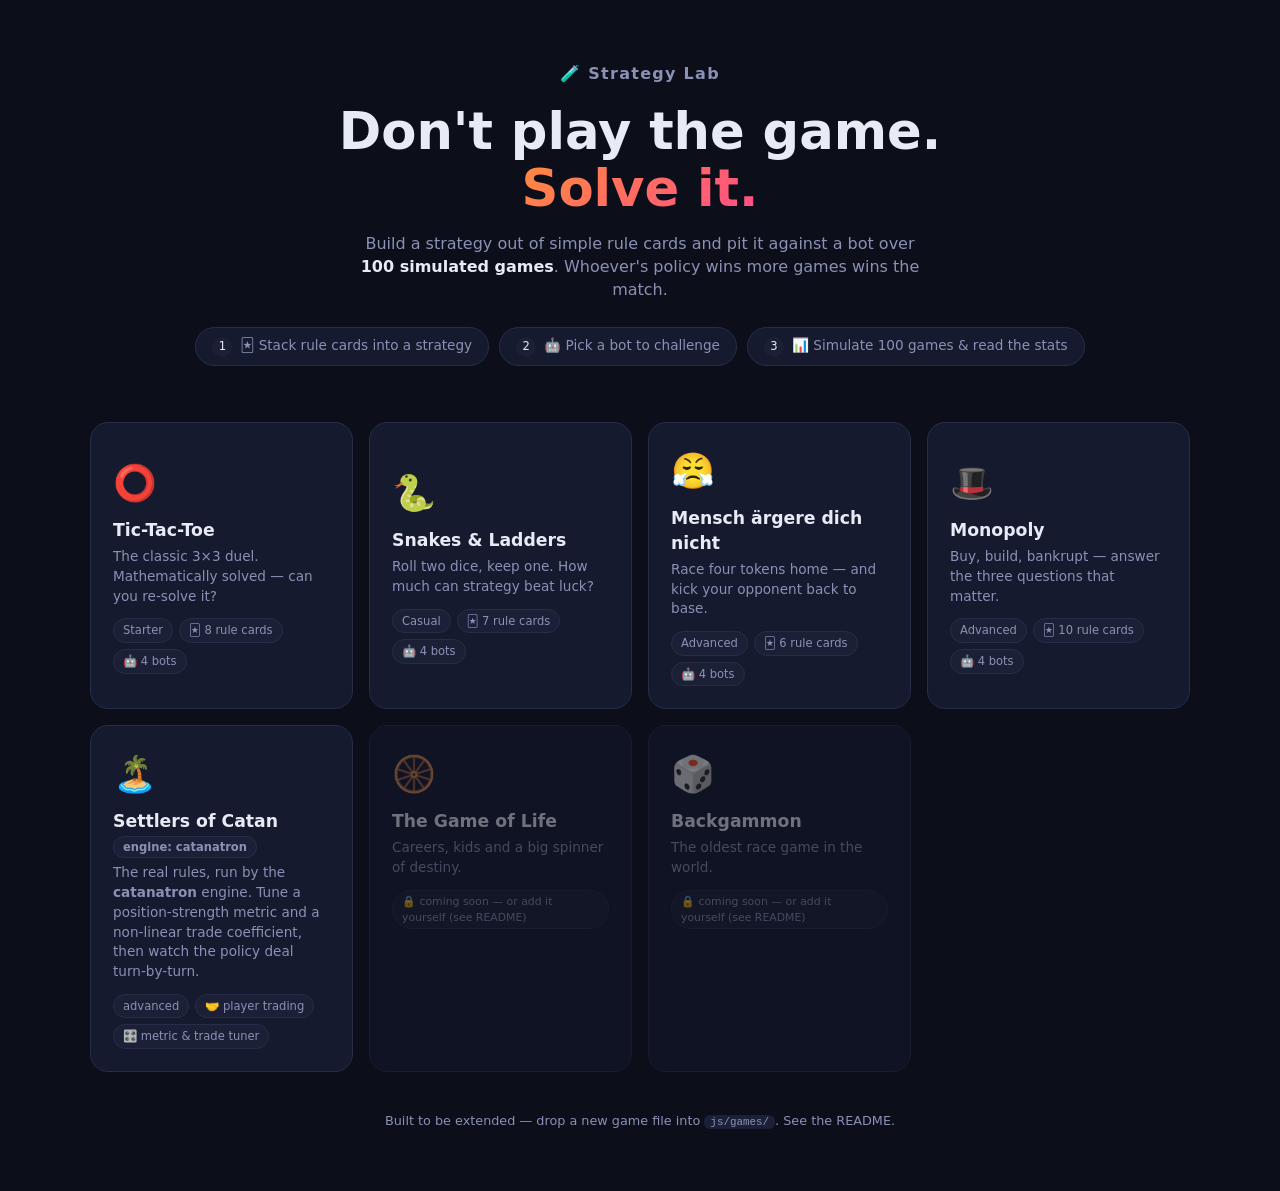
==== index.html @ 7119c086 "Initialize repo; make both versions use catanatron as a git submodule - git init the strategy-lab pr" ====
<!doctype html>
<html lang="en">
<head>
  <meta charset="utf-8">
  <meta name="viewport" content="width=device-width, initial-scale=1">
  <title>Strategy Lab — solve the game, don't play it</title>
  <link rel="icon" href="data:image/svg+xml,<svg xmlns='http://www.w3.org/2000/svg' viewBox='0 0 100 100'><text y='.9em' font-size='90'>🧪</text></svg>">
  <link rel="stylesheet" href="css/style.css">
</head>
<body>
  <div id="app"></div>

  <!-- core engine first, then one file per game, then the UI.
       To add a game: drop a file into js/games/ and add a script tag here. -->
  <script src="js/engine.js"></script>
  <script src="js/games/tictactoe.js"></script>
  <script src="js/games/snakes.js"></script>
  <script src="js/games/maedn.js"></script>
  <script src="js/games/monopoly.js"></script>
  <!-- Catan is no longer a local JS game: it runs on the real catanatron engine.
       See catan.html + js/catan-lab.js + server/app.py. -->
  <script src="js/ui.js"></script>
  <script>UI.init();</script>
</body>
</html>
---- css/style.css ----
/* ============ Strategy Lab ============ */
:root {
  --bg: #0c0e1a;
  --panel: #151a2e;
  --panel-2: #1b2036;
  --border: #272d49;
  --text: #e8eaf6;
  --muted: #8b91b5;
  --p0: #ffa94d;            /* you */
  --p1: #5fd4f5;            /* bot */
  --draw: #8b91b5;
  --pick: #9b7bff;
  --avoid: #ff5c7c;
  --accent-grad: linear-gradient(135deg, #ff8a3d, #ff4d88);
}

* { box-sizing: border-box; margin: 0; padding: 0; }
html, body { background: var(--bg); color: var(--text); }
body {
  font-family: ui-sans-serif, system-ui, "Segoe UI", Roboto, "Helvetica Neue", sans-serif;
  line-height: 1.45;
  -webkit-font-smoothing: antialiased;
}
#app { max-width: 1140px; margin: 0 auto; padding: 24px 20px 60px; }
button { font: inherit; color: inherit; background: none; border: none; cursor: pointer; }
h2 { font-size: 1.02rem; margin-bottom: 12px; letter-spacing: .02em; }
h3 { font-size: .92rem; margin: 16px 0 8px; color: var(--muted); }
.h-sub { font-size: .72rem; color: var(--muted); font-weight: 400; margin-left: 6px; }
.muted { color: var(--muted); }
code { background: var(--panel-2); padding: 1px 6px; border-radius: 6px; font-size: .85em; }

/* ---------- home ---------- */
.hero { text-align: center; padding: 38px 0 26px; }
.logo { font-weight: 700; letter-spacing: .08em; color: var(--muted); margin-bottom: 18px; }
.hero h1 { font-size: clamp(2rem, 5vw, 3.2rem); line-height: 1.1; font-weight: 800; }
.grad {
  background: var(--accent-grad);
  -webkit-background-clip: text; background-clip: text; color: transparent;
}
.sub { max-width: 560px; margin: 16px auto 0; color: var(--muted); }
.sub b { color: var(--text); }
.steps { display: flex; gap: 10px; justify-content: center; flex-wrap: wrap; margin-top: 26px; }
.step {
  background: var(--panel); border: 1px solid var(--border); border-radius: 999px;
  padding: 8px 16px; font-size: .85rem; color: var(--muted);
}
.step span {
  display: inline-grid; place-items: center; width: 20px; height: 20px; margin-right: 8px;
  background: var(--panel-2); border-radius: 50%; font-size: .72rem; color: var(--text);
}

.games-grid {
  display: grid; grid-template-columns: repeat(auto-fill, minmax(240px, 1fr));
  gap: 16px; margin-top: 30px;
}
.game-card {
  text-align: left; background: var(--panel); border: 1px solid var(--border);
  border-radius: 18px; padding: 22px;
  transition: transform .15s ease, border-color .15s ease;
}
.game-card:not(.locked):hover { transform: translateY(-3px); border-color: #3a4270; }
.game-card.locked { opacity: .45; cursor: default; }
.gc-icon { font-size: 2.2rem; }
.gc-name { font-weight: 700; font-size: 1.08rem; margin-top: 10px; }
.gc-tag { color: var(--muted); font-size: .85rem; margin-top: 4px; min-height: 2.4em; }
.gc-meta { display: flex; flex-wrap: wrap; gap: 6px; margin-top: 12px; }
.chip {
  font-size: .72rem; background: var(--panel-2); border: 1px solid var(--border);
  padding: 3px 9px; border-radius: 999px; color: var(--muted);
}
.chip.soon { font-size: .68rem; }
.foot { text-align: center; color: var(--muted); font-size: .8rem; margin-top: 40px; }

/* ---------- bars / nav ---------- */
.bar { display: flex; align-items: center; gap: 14px; margin-bottom: 14px; }
.bar-title { font-weight: 700; font-size: 1.05rem; }
.bar-spacer { flex: 1; }
.ghost {
  color: var(--muted); border: 1px solid var(--border); border-radius: 10px; padding: 6px 12px;
}
.ghost:hover { color: var(--text); border-color: #3a4270; }
.howto {
  font-size: .85rem; color: var(--muted); background: var(--panel);
  border: 1px solid var(--border); border-radius: 12px; padding: 10px 14px; margin-bottom: 18px;
}

/* ---------- lab ---------- */
.lab { display: grid; grid-template-columns: 1.15fr 1fr 1fr; gap: 16px; align-items: start; }
.panel {
  background: var(--panel); border: 1px solid var(--border);
  border-radius: 16px; padding: 16px;
}

.rule-card {
  display: flex; gap: 12px; align-items: center;
  background: var(--panel-2); border: 1px solid var(--border); border-radius: 12px;
  padding: 10px 12px; margin-bottom: 8px; cursor: pointer;
  transition: border-color .12s ease, transform .12s ease;
}
.rule-card:hover { border-color: #3a4270; transform: translateX(2px); }
.rule-card.added { opacity: .38; cursor: default; transform: none; }
.rule-icon { font-size: 1.4rem; width: 30px; text-align: center; }
.rule-main { flex: 1; min-width: 0; }
.rule-name { font-weight: 600; font-size: .9rem; }
.rule-desc { font-size: .76rem; color: var(--muted); margin-top: 2px; }
.rule-add {
  width: 26px; height: 26px; display: grid; place-items: center;
  border: 1px dashed var(--border); border-radius: 50%; color: var(--muted); font-weight: 700;
}
.badge {
  font-size: .6rem; font-weight: 700; letter-spacing: .05em; padding: 1px 6px;
  border-radius: 6px; vertical-align: middle; margin-left: 4px;
}
.badge.pick { background: rgba(155, 123, 255, .16); color: var(--pick); }
.badge.avoid { background: rgba(255, 92, 124, .16); color: var(--avoid); }

.stack { list-style: none; }
.stack-item {
  display: flex; align-items: center; gap: 10px;
  background: var(--panel-2); border: 1px solid var(--border); border-radius: 12px;
  padding: 9px 10px; margin-bottom: 8px; cursor: grab;
}
.stack-item.dragging { opacity: .4; }
.stack-item .s-icon { font-size: 1.15rem; }
.stack-item .s-name { flex: 1; font-size: .88rem; font-weight: 600; min-width: 0; }
.s-ctl { display: flex; gap: 2px; }
.s-ctl button {
  width: 26px; height: 26px; border-radius: 8px; color: var(--muted); font-size: .72rem;
}
.s-ctl button:hover { background: var(--border); color: var(--text); }
.prio {
  display: inline-grid; place-items: center; width: 22px; height: 22px; flex: none;
  background: var(--accent-grad); border-radius: 50%;
  font-size: .72rem; font-weight: 700; color: #fff;
}
.prio.mini { width: 18px; height: 18px; font-size: .64rem; background: var(--panel-2);
  border: 1px solid var(--border); color: var(--muted); }
.stack .empty {
  color: var(--muted); font-size: .82rem; text-align: center; padding: 22px 8px;
  border: 1px dashed var(--border); border-radius: 12px; margin-bottom: 8px;
}
.lucky {
  display: flex; align-items: center; gap: 10px; font-size: .85rem; color: var(--muted);
  border: 1px dashed var(--border); border-radius: 12px; padding: 9px 10px;
}
.lucky .prio { background: var(--panel-2); border: 1px solid var(--border); color: var(--muted); }

.persona {
  display: block; width: 100%; text-align: left;
  background: var(--panel-2); border: 1px solid var(--border); border-radius: 12px;
  padding: 10px 12px; margin-bottom: 8px;
}
.persona:hover { border-color: #3a4270; }
.persona.sel { border-color: var(--p1); box-shadow: 0 0 0 1px var(--p1); }
.p-icon { font-size: 1.3rem; float: left; margin-right: 10px; margin-top: 2px; }
.p-head { display: flex; justify-content: space-between; align-items: baseline; }
.p-name { font-weight: 600; font-size: .9rem; }
.p-stars { color: #ffd166; font-size: .74rem; letter-spacing: .12em; }
.p-stars i { color: var(--border); font-style: normal; }
.p-desc { display: block; font-size: .75rem; color: var(--muted); margin-top: 2px; }

.bot-stack { list-style: none; font-size: .85rem; }
.bot-stack li { display: flex; align-items: center; gap: 8px; padding: 4px 2px; }

.btn-run {
  width: 100%; margin-top: 16px; padding: 14px;
  background: var(--accent-grad); border-radius: 14px;
  font-weight: 800; font-size: 1.02rem; color: #fff; letter-spacing: .02em;
  box-shadow: 0 8px 24px rgba(255, 77, 136, .25);
  transition: transform .12s ease, filter .12s ease;
}
.btn-run:hover { transform: translateY(-2px); filter: brightness(1.08); }

/* ---------- results ---------- */
.banner { text-align: center; padding: 30px 16px 22px; }
.b-big { font-size: clamp(1.5rem, 4vw, 2.3rem); font-weight: 800; }
.banner.win .b-big { color: var(--p0); }
.banner.lose .b-big { color: var(--p1); }
.b-score { margin-top: 8px; font-size: 1.5rem; font-weight: 700; }
.b-score span { font-size: .8rem; font-weight: 400; color: var(--muted); }

.scoreboard { margin-bottom: 16px; }
.score-row { display: flex; align-items: center; gap: 12px; margin: 10px 0; }
.who { width: 150px; flex: none; font-size: .9rem; font-weight: 600; text-align: right; }
.who.you { color: var(--p0); } .who.bot { color: var(--p1); } .who.draw { color: var(--draw); }
.score-row .bar {
  flex: 1; height: 26px; background: var(--panel-2); border-radius: 8px;
  overflow: hidden; margin-bottom: 0;
}
.fill { height: 100%; width: 0; border-radius: 8px; transition: width .9s cubic-bezier(.2,.7,.2,1); }
.fill.you { background: linear-gradient(90deg, #ff8a3d, #ffa94d); }
.fill.bot { background: linear-gradient(90deg, #38b6e0, #5fd4f5); }
.fill.draw { background: #3a4163; }
.num { width: 36px; flex: none; font-weight: 800; font-variant-numeric: tabular-nums; }

.duo { display: grid; grid-template-columns: 1.3fr 1fr; gap: 16px; margin-bottom: 16px; }
.momentum { width: 100%; height: 170px; display: block; }
.momentum .zero { stroke: var(--border); stroke-dasharray: 4 4; }
.momentum .line { fill: none; stroke-width: 2.5; }
.momentum .area { opacity: .14; }
.mom-you .line { stroke: var(--p0); } .mom-you .area { fill: var(--p0); }
.mom-bot .line { stroke: var(--p1); } .mom-bot .area { fill: var(--p1); }
.mom-tie .line { stroke: var(--draw); } .mom-tie .area { fill: var(--draw); }
.mom-labels { display: flex; justify-content: space-between; font-size: .7rem; color: var(--muted); }
.hint { font-size: .75rem; color: var(--muted); margin-top: 8px; }
.insight { font-size: .9rem; }
.chips { display: flex; flex-wrap: wrap; gap: 6px; margin-top: 14px; }

.replay-btns { display: flex; flex-wrap: wrap; gap: 8px; }
.rep-btn {
  background: var(--panel-2); border: 1px solid var(--border); border-radius: 10px;
  padding: 8px 14px; font-size: .85rem;
}
.rep-btn:hover { border-color: #3a4270; }
.actions { display: flex; gap: 10px; justify-content: center; margin-top: 22px; flex-wrap: wrap; }
.btn-sec {
  background: var(--panel); border: 1px solid var(--border); border-radius: 12px;
  padding: 10px 18px; font-weight: 600;
}
.btn-sec:hover { border-color: #3a4270; }

/* ---------- replay modal ---------- */
.modal-back {
  position: fixed; inset: 0; background: rgba(5, 7, 14, .78); backdrop-filter: blur(4px);
  display: grid; place-items: center; z-index: 50; padding: 16px;
}
.modal {
  background: var(--panel); border: 1px solid var(--border); border-radius: 18px;
  padding: 18px; width: min(480px, 94vw); max-height: 94vh; overflow: auto;
}
.modal-head {
  display: flex; justify-content: space-between; align-items: center;
  font-weight: 700; font-size: .95rem; margin-bottom: 12px; gap: 10px;
}
.modal-head .muted { font-weight: 400; font-size: .8rem; }
#m-close { color: var(--muted); font-size: 1rem; }
#m-close:hover { color: var(--text); }
.modal .board { display: flex; flex-direction: column; align-items: center; }
.caption { min-height: 2.6em; text-align: center; font-size: .88rem; margin: 10px 0 6px; color: var(--muted); }
.cap0 { color: var(--p0); } .cap1 { color: var(--p1); }
.m-ctl { display: flex; align-items: center; gap: 6px; }
.m-ctl button {
  width: 34px; height: 34px; background: var(--panel-2); border: 1px solid var(--border);
  border-radius: 10px; font-size: .8rem;
}
.m-ctl button:hover { border-color: #3a4270; }
.m-ctl input[type=range] { flex: 1; accent-color: #ff4d88; }
#m-step { font-size: .72rem; color: var(--muted); width: 48px; text-align: right;
  font-variant-numeric: tabular-nums; }

/* ---------- boards ---------- */
.board-status { font-size: .78rem; color: var(--muted); margin-top: 10px; text-align: center; }
.lab0 { color: var(--p0); } .lab1 { color: var(--p1); }

/* tic-tac-toe */
.ttt-board { display: grid; grid-template-columns: repeat(3, 84px); gap: 7px; }
.ttt-cell {
  height: 84px; background: var(--panel-2); border-radius: 14px;
  display: grid; place-items: center; font-size: 2.6rem; font-weight: 800;
}
.ttt-cell.seat0 { color: var(--p0); }
.ttt-cell.seat1 { color: var(--p1); }
.ttt-cell.win { outline: 2px solid #ffd166; background: #262138; }

/* snakes & ladders */
.sl-wrap { position: relative; width: min(380px, 86vw); }
.sl-grid {
  display: grid; grid-template-columns: repeat(10, 1fr); aspect-ratio: 1;
  border: 1px solid var(--border); border-radius: 10px; overflow: hidden;
}
.sl-cell {
  position: relative; border: 1px solid #1d2238; background: var(--panel-2);
  font-size: 8px; color: var(--muted);
}
.sl-cell:nth-child(odd) { background: #181d33; }
.sl-cell span { position: absolute; top: 1px; left: 3px; }
.sl-cell i { position: absolute; bottom: 0; right: 1px; font-style: normal; font-size: 11px; }
.sl-cell.ladder { background: rgba(81, 207, 102, .14); }
.sl-cell.snake { background: rgba(255, 92, 124, .14); }
.sl-overlay { position: absolute; inset: 0; width: 100%; height: 100%; pointer-events: none; }
.sl-overlay line { stroke-width: 1.6; stroke-linecap: round; opacity: .55; }
.sl-overlay .jump-l { stroke: #51cf66; }
.sl-overlay .jump-s { stroke: #ff5c7c; }
.sl-tok {
  position: absolute; width: 13px; height: 13px; border-radius: 50%;
  border: 2px solid #0c0e1a; transform: translate(-50%, -50%); z-index: 2;
}
.sl-tok.t0 { background: var(--p0); margin-left: -4px; }
.sl-tok.t1 { background: var(--p1); margin-left: 4px; }

/* mensch ärgere dich nicht */
.maedn { width: min(360px, 86vw); display: block; }
.maedn .cell { fill: var(--panel-2); stroke: #323a5e; stroke-width: 1; }
.maedn .start0 { stroke: var(--p0); stroke-width: 2; }
.maedn .start1 { stroke: var(--p1); stroke-width: 2; }
.maedn .home0 { stroke: var(--p0); stroke-dasharray: 2 2; }
.maedn .home1 { stroke: var(--p1); stroke-dasharray: 2 2; }
.maedn .base0 { stroke: var(--p0); opacity: .5; }
.maedn .base1 { stroke: var(--p1); opacity: .5; }
.maedn .tok { stroke: #0c0e1a; stroke-width: 1.5; }
.maedn .tok0 { fill: var(--p0); }
.maedn .tok1 { fill: var(--p1); }
.maedn .dice { font-size: 17px; text-anchor: middle; fill: var(--text); }
.maedn .dice-sub { font-size: 8px; text-anchor: middle; fill: var(--muted); }

/* shared in-board event log (monopoly, catan) */
.game-log {
  font-size: .68rem; color: var(--muted); line-height: 1.5;
  border-top: 1px dashed var(--border); margin-top: 6px; padding-top: 6px;
  text-align: left;
}

/* monopoly */
.mono-board {
  display: grid; grid-template-columns: repeat(11, 1fr); grid-template-rows: repeat(11, 1fr);
  width: min(440px, 92vw); aspect-ratio: 1; gap: 1px;
  background: var(--border); border: 1px solid var(--border); border-radius: 10px;
  overflow: hidden;
}
.m-cell {
  position: relative; background: var(--panel-2); overflow: hidden;
  display: flex; flex-direction: column; align-items: center; justify-content: center;
}
.m-cell i { position: absolute; top: 0; left: 0; right: 0; height: 5px; }
.m-cell b { font-size: 11px; font-weight: 400; }
.m-cell em {
  font-style: normal; color: #51cf66; font-size: 9px; letter-spacing: -1px;
  position: absolute; bottom: 1px; left: 50%; transform: translateX(-50%);
}
.m-cell.own0 { background: rgba(255, 169, 77, .22); }
.m-cell.own1 { background: rgba(95, 212, 245, .22); }
.m-cell s {
  position: absolute; width: 9px; height: 9px; border-radius: 50%;
  border: 1.5px solid #0c0e1a; text-decoration: none;
}
.m-cell s.tk0 { background: var(--p0); left: 2px; bottom: 2px; }
.m-cell s.tk1 { background: var(--p1); right: 2px; bottom: 2px; }
.mono-center {
  grid-row: 2 / 11; grid-column: 2 / 11; background: var(--panel);
  display: flex; flex-direction: column; justify-content: center; gap: 6px;
  padding: 12px 16px; font-size: .85rem;
}
.mono-center b { font-variant-numeric: tabular-nums; }
.m-round { font-size: .7rem; color: var(--muted); }

/* catan */
.catan { width: min(400px, 90vw); display: block; }

/* ---------- responsive ---------- */
@media (max-width: 980px) {
  .lab { grid-template-columns: 1fr 1fr; }
  .lab .panel:first-child { grid-column: 1 / -1; }
  .duo { grid-template-columns: 1fr; }
}
@media (max-width: 640px) {
  .lab { grid-template-columns: 1fr; }
  .who { width: 100px; font-size: .78rem; }
  .ttt-board { grid-template-columns: repeat(3, 64px); }
  .ttt-cell { height: 64px; font-size: 2rem; }
}
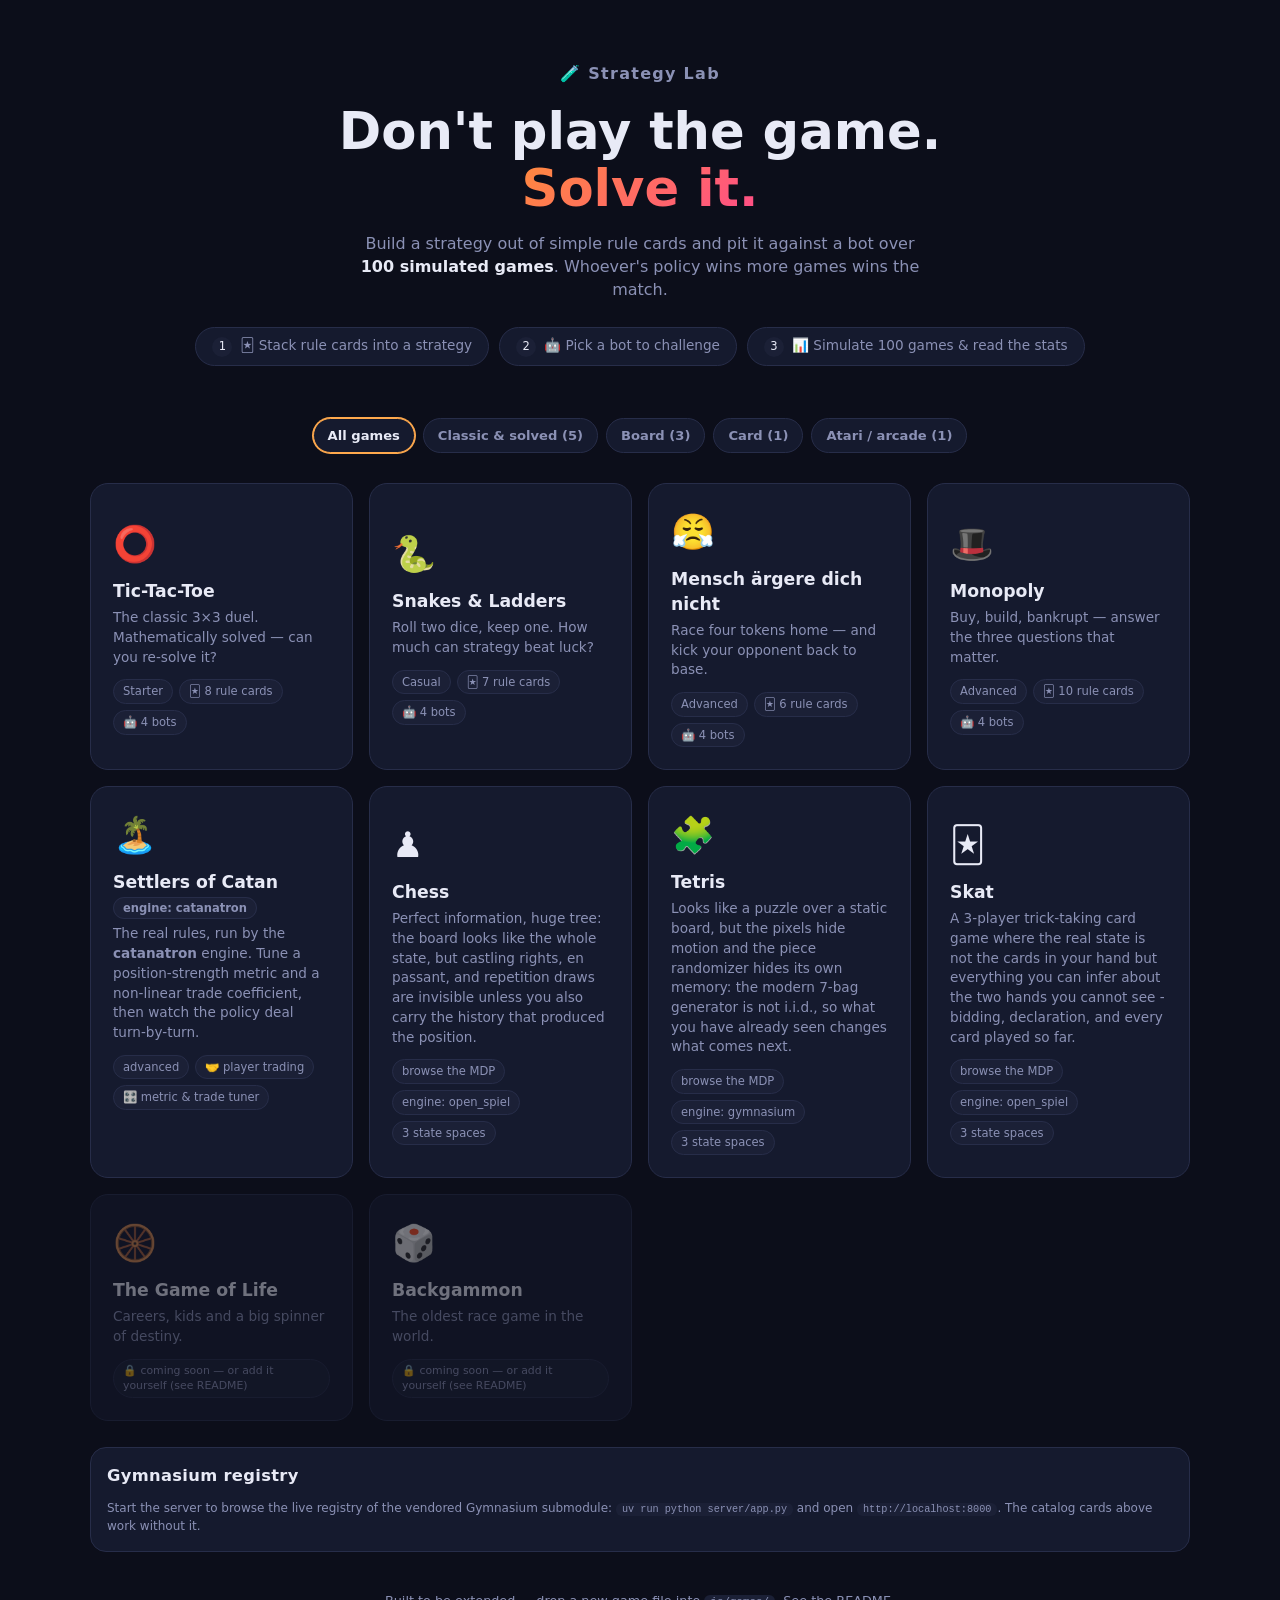
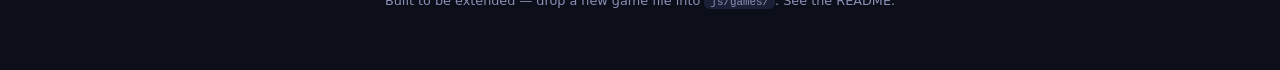
==== commit 57cda904: "Genre browser + MDP registry: browse gymnasium games, pick the state space - js/mdp.js: registry whe" ====
--- a/index.html
+++ b/index.html
@@ -19,6 +19,10 @@
   <script src="js/games/monopoly.js"></script>
   <!-- Catan is no longer a local JS game: it runs on the real catanatron engine.
        See catan.html + js/catan-lab.js + server/app.py. -->
+  <!-- the MDP registry: schema + panel first, then the catalog entries -->
+  <script src="js/mdp.js"></script>
+  <script src="js/gym-games.js"></script>
+  <script src="js/play.js"></script>
   <script src="js/ui.js"></script>
   <script>UI.init();</script>
 </body>
--- a/css/style.css
+++ b/css/style.css
@@ -248,6 +248,110 @@
 #m-step { font-size: .72rem; color: var(--muted); width: 48px; text-align: right;
   font-variant-numeric: tabular-nums; }
 
+/* ---------- genre menu + MDP explorer ---------- */
+.genre-bar { display: flex; flex-wrap: wrap; gap: 8px; justify-content: center; margin-top: 26px; }
+.genre-chip {
+  background: var(--panel); border: 1px solid var(--border); border-radius: 999px;
+  padding: 7px 14px; font-size: .82rem; color: var(--muted); font-weight: 600;
+}
+.genre-chip:hover { border-color: #3a4270; color: var(--text); }
+.genre-chip.sel { color: var(--text); border-color: var(--p0); box-shadow: 0 0 0 1px var(--p0); }
+
+.explore { margin-top: 4px; }
+.mdp-spec {
+  border: 1px solid var(--border); border-radius: 12px; padding: 10px 14px;
+  background: var(--panel-2); font-size: .82rem;
+}
+.mdp-spec summary { cursor: pointer; font-weight: 600; }
+.mdp-spec .rl-dl { margin-top: 10px; }
+.mdp-badge {
+  font-size: .62rem; font-weight: 700; letter-spacing: .04em; padding: 1px 7px;
+  border-radius: 6px; vertical-align: middle; margin-left: 4px;
+}
+.mdp-badge.ok { background: rgba(81, 207, 102, .16); color: #51cf66; }
+.mdp-badge.no { background: rgba(255, 92, 124, .16); color: var(--avoid); }
+.mdp-badge.approx { background: rgba(255, 209, 102, .14); color: #ffd166; }
+.mdp-choices { display: flex; flex-direction: column; gap: 6px; margin-top: 10px; }
+.mdp-choice {
+  display: flex; align-items: center; gap: 8px; cursor: pointer;
+  border: 1px solid var(--border); border-radius: 10px; padding: 7px 10px;
+}
+.mdp-choice:hover { border-color: #3a4270; }
+.mdp-choice.sel { border-color: var(--p1); box-shadow: 0 0 0 1px var(--p1); }
+.mdp-choice input { accent-color: var(--p1); }
+.mdp-choice .mc-name { font-weight: 600; }
+.mdp-history {
+  margin-top: 10px; font-size: .78rem; color: var(--muted);
+  border-top: 1px dashed var(--border); padding-top: 8px;
+}
+
+.gym-live { margin-top: 26px; }
+.gym-group { margin-top: 12px; }
+.gym-group .chips { margin-top: 6px; }
+
+/* ---------- play mode ---------- */
+.btn-play {
+  width: 100%; margin-top: 8px; padding: 11px;
+  background: var(--panel-2); border: 1px solid var(--border); border-radius: 14px;
+  font-weight: 700; font-size: .9rem; color: var(--muted);
+  transition: border-color .12s ease, color .12s ease;
+}
+.btn-play:hover { border-color: var(--p0); color: var(--p0); }
+
+.play { display: grid; grid-template-columns: 1.2fr 1fr; gap: 16px; align-items: start; }
+.play-board { display: flex; flex-direction: column; align-items: center; gap: 12px; }
+.play-status { min-height: 2.4em; font-size: .9rem; text-align: center; }
+.play-banner { font-weight: 800; font-size: 1.15rem; margin-top: 4px; }
+.play-banner.win { color: var(--p0); }
+.play-banner.lose { color: var(--p1); }
+.play-banner.draw { color: var(--draw); }
+.tally { margin-left: auto; font-size: .8rem; color: var(--muted); font-variant-numeric: tabular-nums; }
+
+.ttt-cell.playable { cursor: pointer; outline: 1px dashed #3a4270; transition: outline .1s ease, background .1s ease; }
+.ttt-cell.playable:hover { outline: 2px solid var(--p0); background: #1d2238; }
+
+.move-btns { display: flex; flex-wrap: wrap; gap: 8px; justify-content: center; }
+.move-btn {
+  background: var(--panel-2); border: 1px solid var(--border); border-radius: 10px;
+  padding: 8px 12px; font-size: .82rem;
+}
+.move-btn:hover { border-color: var(--p0); color: var(--p0); }
+.play-actions { display: flex; flex-wrap: wrap; gap: 8px; justify-content: center; }
+
+.mode-toggle { display: flex; gap: 6px; margin-bottom: 12px; }
+.mode-btn {
+  flex: 1; padding: 8px; border: 1px solid var(--border); border-radius: 10px;
+  color: var(--muted); font-weight: 600; font-size: .85rem;
+}
+.mode-btn:hover { border-color: #3a4270; }
+.mode-btn.sel { color: var(--text); border-color: var(--p1); box-shadow: 0 0 0 1px var(--p1); }
+.mode-note {
+  font-size: .76rem; color: var(--muted); background: var(--panel-2);
+  border: 1px dashed var(--border); border-radius: 10px; padding: 8px 10px; margin-bottom: 12px;
+}
+.lens-stack { margin-bottom: 10px; }
+.lens-stack .stack-item { cursor: default; }
+.lens-stack .stack-item.fires { border-color: var(--p0); box-shadow: 0 0 0 1px var(--p0); }
+.hint-line { font-size: .72rem; color: var(--p0); font-weight: 400; margin-top: 2px; }
+.lens-verdict { font-size: .82rem; margin-bottom: 8px; }
+.lens-small { font-size: .75rem; color: var(--muted); margin-top: 6px; }
+
+.rl-dl { display: grid; grid-template-columns: auto 1fr; gap: 6px 12px; font-size: .8rem; margin-bottom: 6px; }
+.rl-dl dt { color: var(--muted); font-weight: 600; white-space: nowrap; }
+.sym-line { font-size: .92rem; margin-top: 4px; }
+.sym-mini { display: grid; grid-template-columns: repeat(3, 36px); gap: 4px; margin: 10px auto; width: max-content; }
+.sym-cell {
+  height: 36px; border-radius: 8px; display: grid; place-items: center;
+  font-size: .9rem; font-weight: 700; background: var(--panel-2); border: 1px solid var(--border);
+}
+.sym-cell.taken { color: var(--muted); }
+.play details {
+  margin-top: 10px; border: 1px solid var(--border); border-radius: 10px;
+  padding: 8px 12px; font-size: .8rem;
+}
+.play details summary { cursor: pointer; font-weight: 600; }
+.play details p { margin-top: 6px; color: var(--muted); }
+
 /* ---------- boards ---------- */
 .board-status { font-size: .78rem; color: var(--muted); margin-top: 10px; text-align: center; }
 .lab0 { color: var(--p0); } .lab1 { color: var(--p1); }
@@ -351,6 +455,7 @@
   .lab { grid-template-columns: 1fr 1fr; }
   .lab .panel:first-child { grid-column: 1 / -1; }
   .duo { grid-template-columns: 1fr; }
+  .play { grid-template-columns: 1fr; }
 }
 @media (max-width: 640px) {
   .lab { grid-template-columns: 1fr; }
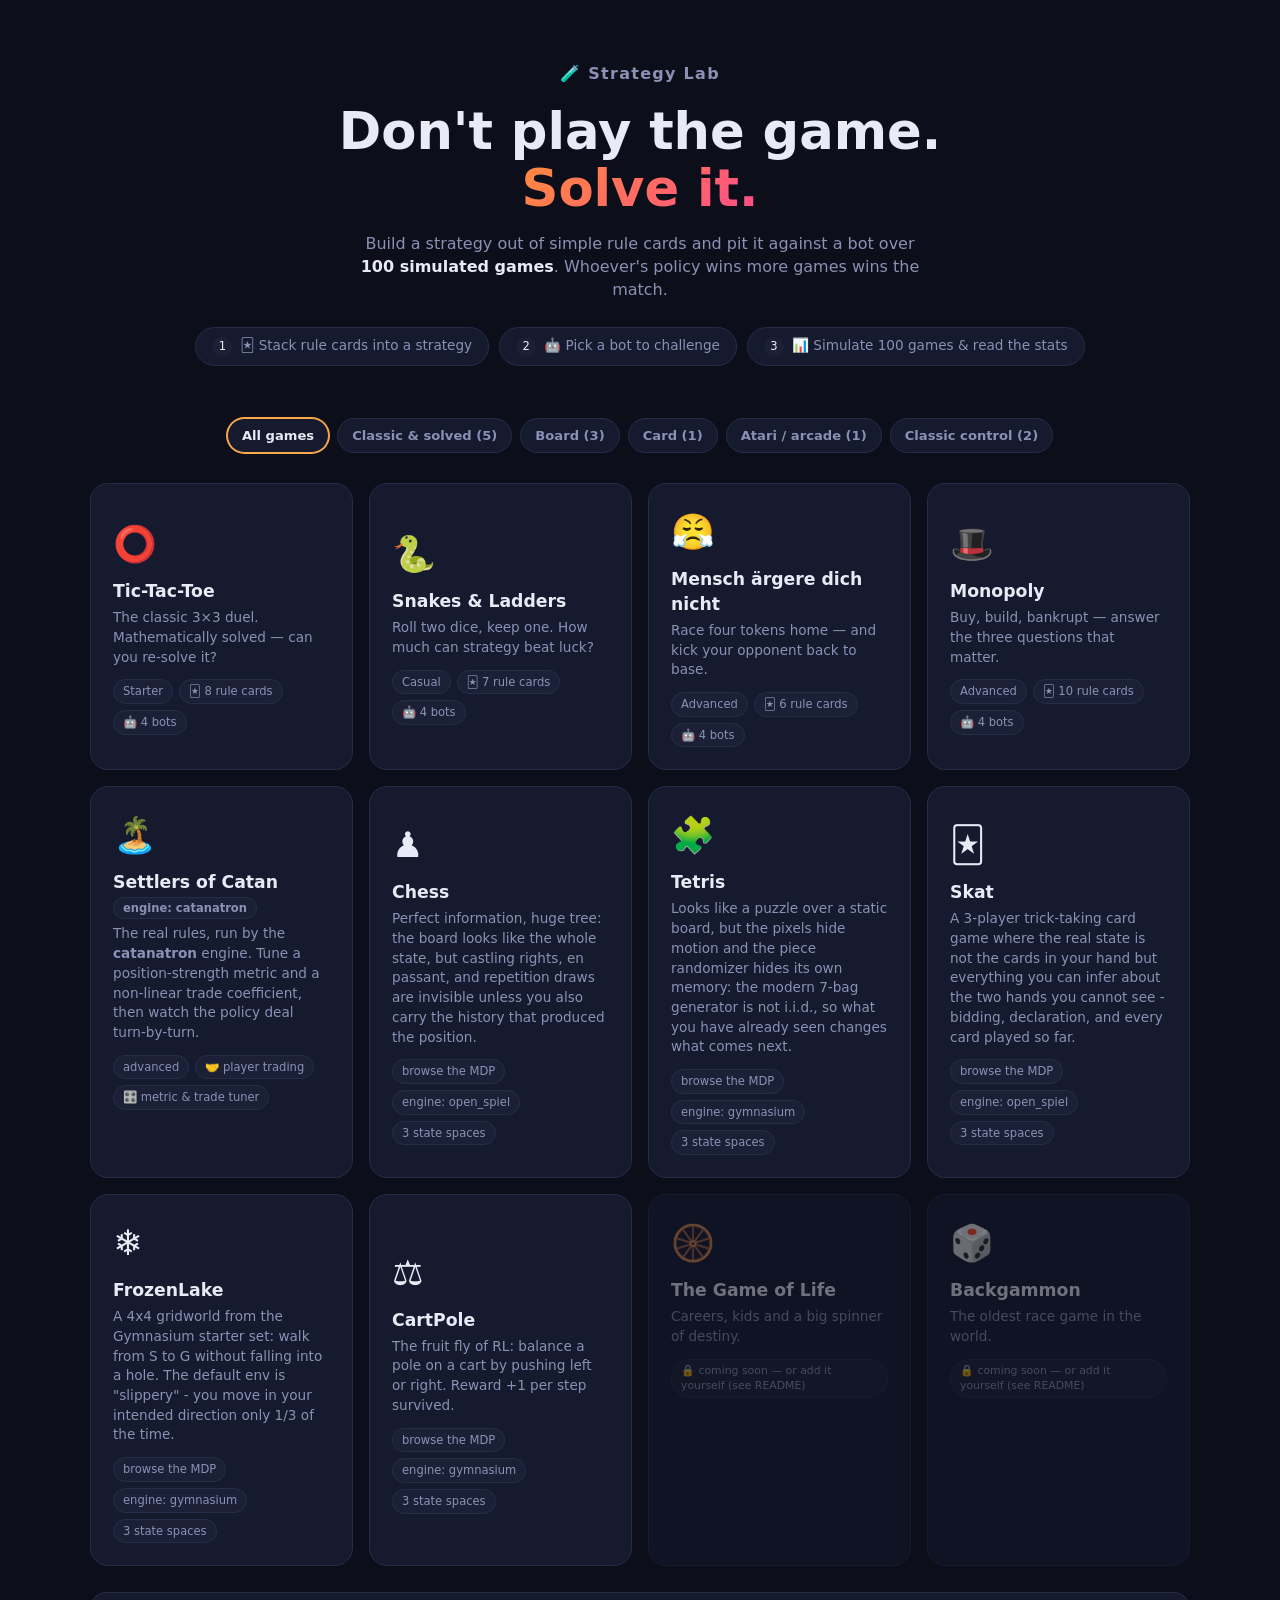
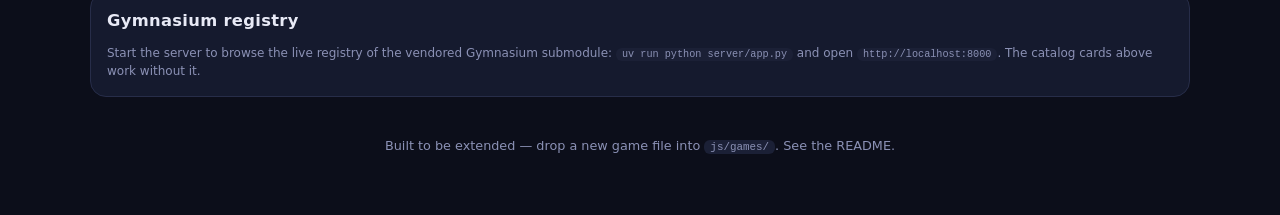
==== commit e2a8916c: "Live play: skat + chess (open_spiel) and gym registry envs, in the browser - server/envs.py: play se" ====
--- a/index.html
+++ b/index.html
@@ -23,6 +23,7 @@
   <script src="js/mdp.js"></script>
   <script src="js/gym-games.js"></script>
   <script src="js/play.js"></script>
+  <script src="js/env-play.js"></script>
   <script src="js/ui.js"></script>
   <script>UI.init();</script>
 </body>
--- a/css/style.css
+++ b/css/style.css
@@ -450,6 +450,70 @@
 /* catan */
 .catan { width: min(400px, 90vw); display: block; }
 
+/* ---------- live env play (js/env-play.js) ---------- */
+.chip-play {
+  cursor: pointer; color: var(--text); font-family: inherit;
+}
+.chip-play:hover { border-color: var(--p0); color: var(--p0); }
+
+#play-host .mode-note { margin-top: 12px; }
+
+.env-status {
+  font-size: .82rem; color: var(--muted); text-align: center;
+  font-variant-numeric: tabular-nums; margin: 4px 0 10px;
+}
+.env-status b { color: var(--text); }
+.env-sep { opacity: .5; margin: 0 4px; }
+
+.env-render {
+  background: var(--panel-2); border: 1px solid var(--border); border-radius: 10px;
+  padding: 12px 14px; margin: 4px 0 12px; overflow-x: auto;
+  font-family: ui-monospace, SFMono-Regular, Menlo, Consolas, monospace;
+  font-size: .82rem; line-height: 1.35; white-space: pre; color: var(--text);
+}
+
+.env-view { margin-bottom: 12px; }
+.obs-vec {
+  background: var(--panel-2); border: 1px solid var(--border); border-radius: 10px;
+  padding: 8px 12px;
+}
+.obs-row { display: flex; align-items: center; gap: 10px; padding: 3px 0; font-size: .82rem; }
+.obs-idx { color: var(--muted); font-variant-numeric: tabular-nums; width: 34px; }
+.obs-val {
+  font-variant-numeric: tabular-nums; width: 84px; text-align: right;
+  font-family: ui-monospace, SFMono-Regular, Menlo, Consolas, monospace;
+}
+.obs-bar { flex: 1; height: 10px; background: var(--bg); border-radius: 6px; overflow: hidden; }
+.obs-bar-fill { display: block; height: 100%; background: var(--p1); border-radius: 6px; }
+.obs-bar-fill.neg { background: var(--p0); }
+.obs-cap { margin-top: 8px; font-size: .72rem; word-break: break-word; }
+
+.env-actions { margin-bottom: 10px; }
+.move-btn:disabled { opacity: .4; cursor: default; }
+.move-btn:disabled:hover { border-color: var(--border); color: var(--muted); }
+.btn-sec:disabled { opacity: .4; cursor: default; }
+
+.env-toggle.on { color: var(--p1); border-color: var(--p1); box-shadow: 0 0 0 1px var(--p1); }
+
+.legal-moves {
+  display: flex; flex-wrap: wrap; gap: 8px; justify-content: center;
+  max-height: 180px; overflow-y: auto; margin-bottom: 10px;
+}
+
+.spiel-returns {
+  display: flex; flex-wrap: wrap; gap: 14px; justify-content: center;
+  margin: 6px 0 12px; font-variant-numeric: tabular-nums;
+}
+.ret-cell { font-size: .9rem; }
+
+.log-panel {
+  max-height: 200px; overflow-y: auto; font-size: .78rem;
+  background: var(--panel-2); border: 1px solid var(--border); border-radius: 10px;
+  padding: 8px 12px;
+}
+.log-line { padding: 2px 0; color: var(--muted); }
+.log-line .lab0, .log-line .lab1 { font-weight: 700; }
+
 /* ---------- responsive ---------- */
 @media (max-width: 980px) {
   .lab { grid-template-columns: 1fr 1fr; }
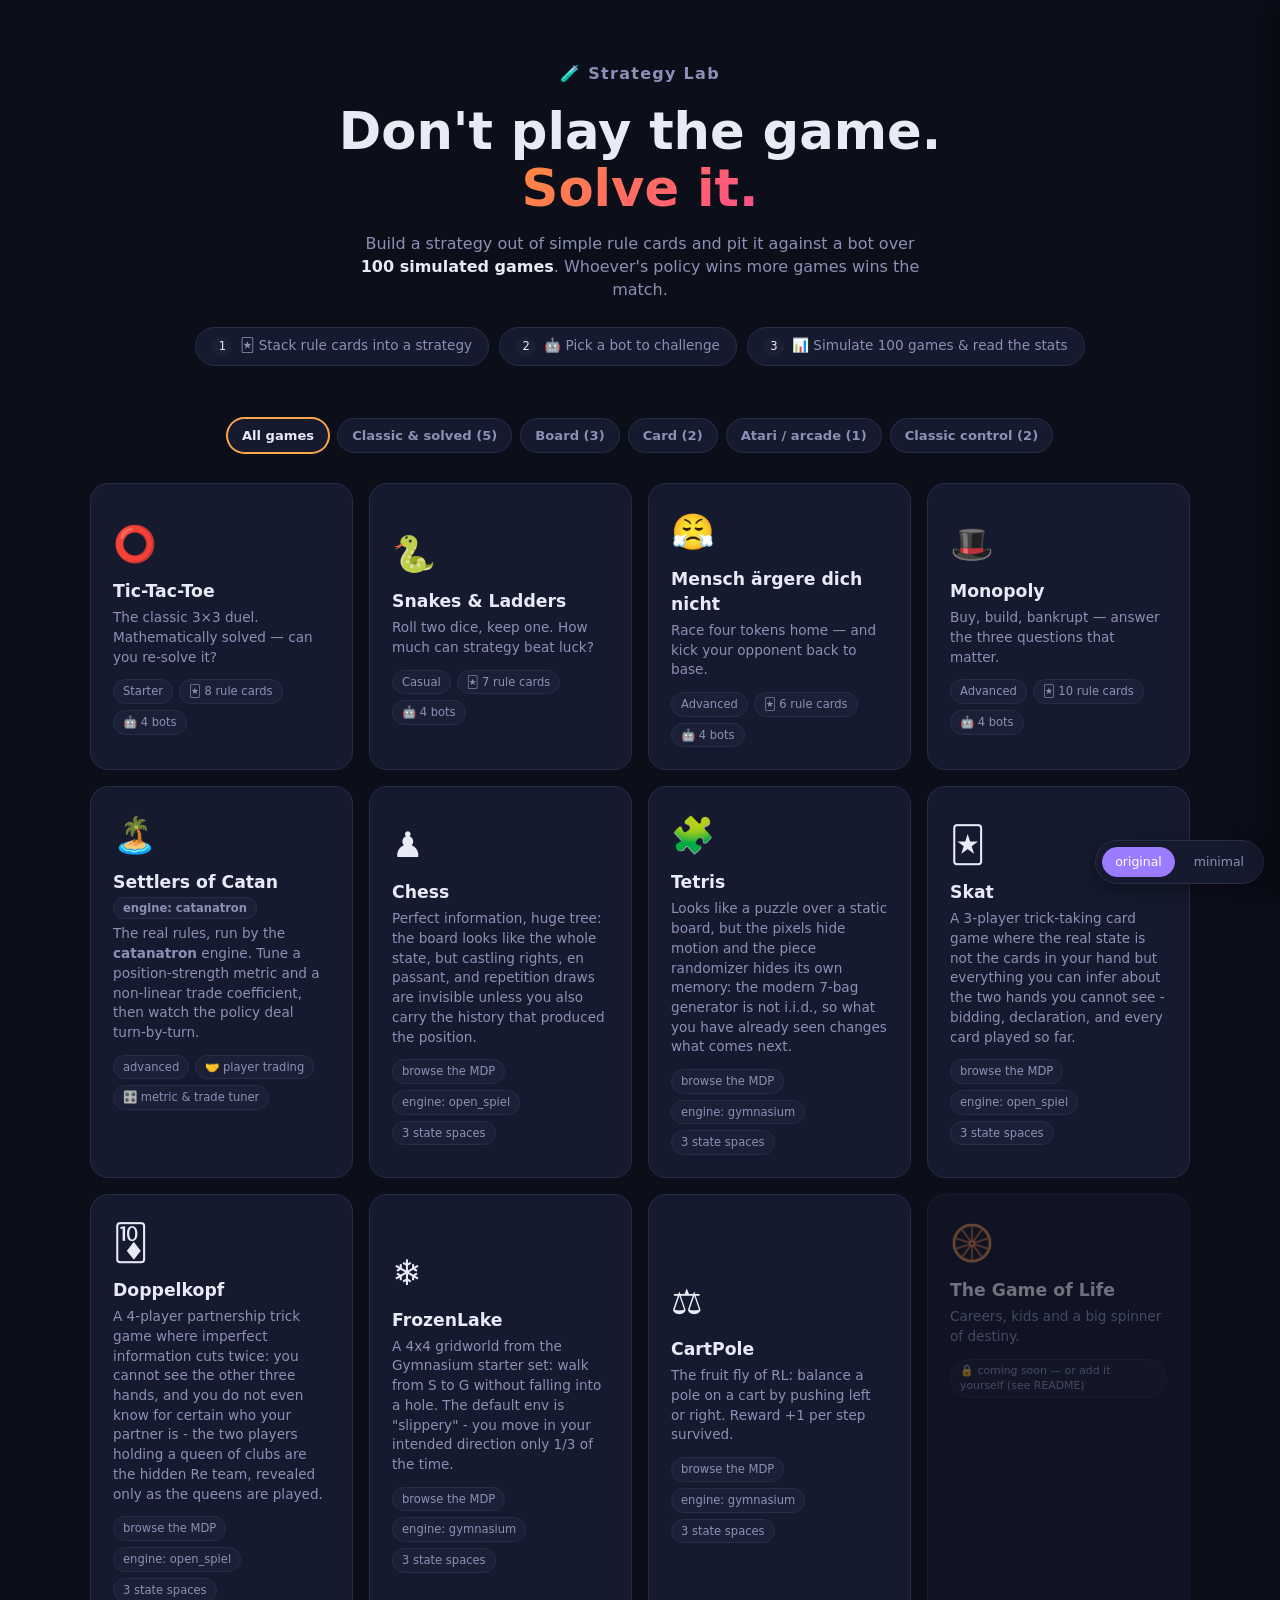
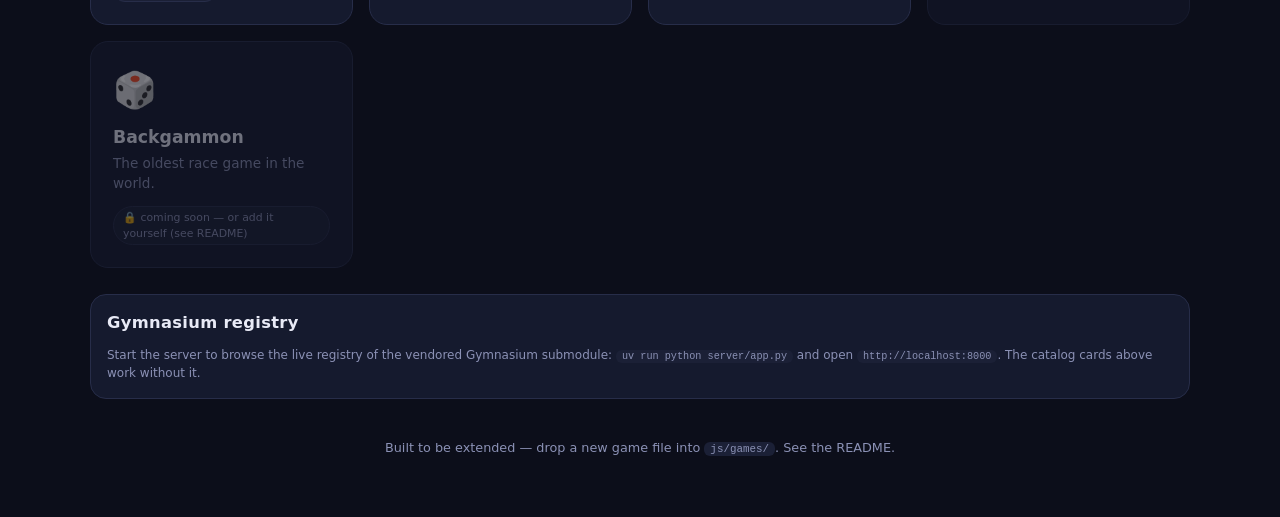
==== commit 791b8130: "[Skin][minimal] first draft, not yet as asthetic" ====
--- a/index.html
+++ b/index.html
@@ -24,6 +24,10 @@
   <script src="js/gym-games.js"></script>
   <script src="js/play.js"></script>
   <script src="js/env-play.js"></script>
+  <script src="js/skins/registry.js"></script>
+  <script src="js/skin-chrome.js"></script>
+  <script src="js/skins/original.js"></script>
+  <script src="js/skins/minimal.js"></script>
   <script src="js/ui.js"></script>
   <script>UI.init();</script>
 </body>
--- a/css/style.css
+++ b/css/style.css
@@ -514,6 +514,63 @@
 .log-line { padding: 2px 0; color: var(--muted); }
 .log-line .lab0, .log-line .lab1 { font-weight: 700; }
 
+/* ---------- spiel rule toggles ---------- */
+.spiel-options {
+  display: flex; flex-wrap: wrap; align-items: center; gap: 8px 14px;
+  margin: 4px 0 14px; padding: 10px 12px;
+  background: var(--panel-2); border: 1px solid var(--border); border-radius: 10px;
+}
+.spiel-options .opt-label {
+  font-size: .7rem; text-transform: uppercase; letter-spacing: .06em;
+  color: var(--muted); font-weight: 700;
+}
+.spiel-opt {
+  display: inline-flex; align-items: center; gap: 6px;
+  font-size: .82rem; cursor: pointer; user-select: none;
+}
+.spiel-opt input { accent-color: var(--pick); cursor: pointer; }
+
+/* ---------- rulebook ---------- */
+.rulebook { margin: 12px 0; }
+.rulebook > summary {
+  list-style: none; cursor: pointer; font-weight: 700; font-size: 1.02rem;
+  display: flex; align-items: center; gap: 8px;
+}
+.rulebook > summary::-webkit-details-marker { display: none; }
+.rulebook > summary::after {
+  content: '\25B8'; margin-left: auto; color: var(--muted);
+  transition: transform .15s ease;
+}
+.rulebook[open] > summary::after { transform: rotate(90deg); }
+.rulebook .rb-icon { font-size: 1.1rem; }
+.rulebook .rb-sub {
+  font-size: .72rem; color: var(--muted); font-weight: 400;
+}
+.rb-body { margin-top: 12px; }
+.rb-summary { color: var(--muted); margin-bottom: 12px; line-height: 1.5; }
+.rb-list { list-style: none; display: flex; flex-direction: column; gap: 10px; }
+.rb-steps { counter-reset: rb; }
+.rb-list > li {
+  background: var(--panel-2); border: 1px solid var(--border);
+  border-radius: 10px; padding: 10px 12px;
+}
+.rb-steps > li { position: relative; padding-left: 40px; counter-increment: rb; }
+.rb-steps > li::before {
+  content: counter(rb); position: absolute; left: 10px; top: 10px;
+  width: 22px; height: 22px; border-radius: 50%;
+  display: flex; align-items: center; justify-content: center;
+  font-size: .78rem; font-weight: 700; color: #fff;
+  background: var(--accent-grad);
+}
+.rb-step-title { display: block; font-weight: 700; margin-bottom: 3px; }
+.rb-step-text { display: block; color: var(--muted); line-height: 1.5; font-size: .9rem; }
+.rb-additional { margin-top: 14px; }
+.rb-additional-head {
+  font-size: .72rem; text-transform: uppercase; letter-spacing: .06em;
+  color: var(--pick); font-weight: 700; margin-bottom: 8px;
+}
+.rb-additional .rb-list > li { border-color: #3a3160; }
+
 /* ---------- responsive ---------- */
 @media (max-width: 980px) {
   .lab { grid-template-columns: 1fr 1fr; }
@@ -527,3 +584,94 @@
   .ttt-board { grid-template-columns: repeat(3, 64px); }
   .ttt-cell { height: 64px; font-size: 2rem; }
 }
+
+/* ---------- skins: switcher ---------- */
+.skin-switcher {
+  position: fixed; right: 16px; bottom: 16px; z-index: 40;
+  display: flex; gap: 6px; padding: 6px;
+  background: var(--panel); border: 1px solid var(--border);
+  border-radius: 999px; box-shadow: 0 6px 20px rgba(0, 0, 0, .35);
+}
+.skin-switcher button {
+  padding: 5px 12px; border-radius: 999px; font-size: .78rem;
+  color: var(--muted); background: transparent; border: 1px solid transparent;
+  transition: color .15s ease, background .15s ease, border-color .15s ease;
+}
+.skin-switcher button:hover { color: var(--text); background: var(--panel-2); }
+.skin-switcher button.on {
+  color: #fff; background: var(--pick); border-color: var(--pick);
+}
+
+/* ---------- skins: rulebook book icon ---------- */
+.play-canvas { position: relative; }
+.cl-top.rb-anchor { position: relative; }
+.book-icon {
+  position: absolute; top: 8px; right: 8px; z-index: 5;
+  width: 34px; height: 34px; border-radius: 50%;
+  display: flex; align-items: center; justify-content: center;
+  color: var(--muted); background: var(--panel-2);
+  border: 1px solid var(--border);
+  transition: color .15s ease, background .15s ease, border-color .15s ease;
+}
+.book-icon:hover { color: var(--text); background: var(--panel); border-color: var(--pick); }
+.book-icon svg { width: 20px; height: 20px; }
+
+/* ---------- skins: rulebook side panel ---------- */
+.rb-scrim {
+  position: fixed; inset: 0; z-index: 90;
+  background: rgba(6, 8, 18, .55);
+  opacity: 0; transition: opacity .22s ease;
+}
+.rb-scrim.open { opacity: 1; }
+.rb-scrim[hidden] { display: none; }
+.rulebook-panel {
+  position: fixed; top: 0; right: 0; height: 100vh; width: min(420px, 92vw);
+  z-index: 100; background: var(--panel);
+  border-left: 1px solid var(--border);
+  padding: 20px 20px 24px;
+  transform: translateX(100%); transition: transform .22s ease;
+  box-shadow: -12px 0 32px rgba(0, 0, 0, .4);
+}
+.rulebook-panel.open { transform: translateX(0); }
+.rulebook-panel[hidden] { display: block; }
+.rb-close {
+  position: absolute; top: 12px; right: 12px;
+  width: 30px; height: 30px; border-radius: 8px;
+  display: flex; align-items: center; justify-content: center;
+  font-size: 1.05rem; color: var(--muted); background: var(--panel-2);
+  border: 1px solid var(--border);
+}
+.rb-close:hover { color: var(--text); }
+.rb-panel-body {
+  margin-top: 34px; overflow-y: auto; max-height: calc(100vh - 60px);
+}
+
+/* ===== minimal skin ===== */
+.min-home { max-width: 720px; margin: 0 auto; padding: 20px 0 60px; }
+.min-title {
+  font-size: 1.1rem; font-weight: 700; letter-spacing: .02em;
+  color: var(--muted); margin-bottom: 28px;
+}
+.min-genre { margin-bottom: 30px; }
+.min-genre h2 {
+  font-size: .78rem; font-weight: 700; text-transform: uppercase;
+  letter-spacing: .1em; color: var(--muted); margin: 0 0 10px;
+  padding-bottom: 6px; border-bottom: 1px solid var(--border);
+}
+.min-list { list-style: none; display: flex; flex-direction: column; gap: 2px; }
+.min-name {
+  display: block; width: 100%; text-align: left;
+  padding: 9px 4px; font-size: 1.05rem; color: var(--text);
+  border-radius: 8px; transition: color .12s ease, background .12s ease;
+}
+.min-name:not(:disabled):hover { color: var(--pick); background: var(--panel-2); }
+.min-name.soon { color: var(--muted); cursor: default; opacity: .55; }
+.min-back {
+  display: inline-block; margin-bottom: 16px; padding: 6px 4px;
+  color: var(--muted); font-size: .85rem;
+}
+.min-back:hover { color: var(--text); }
+.min-browse p { margin-top: 10px; color: var(--text); }
+.min-browse p.muted { margin-top: 14px; }
+
+body.skin-minimal #app { max-width: 760px; }
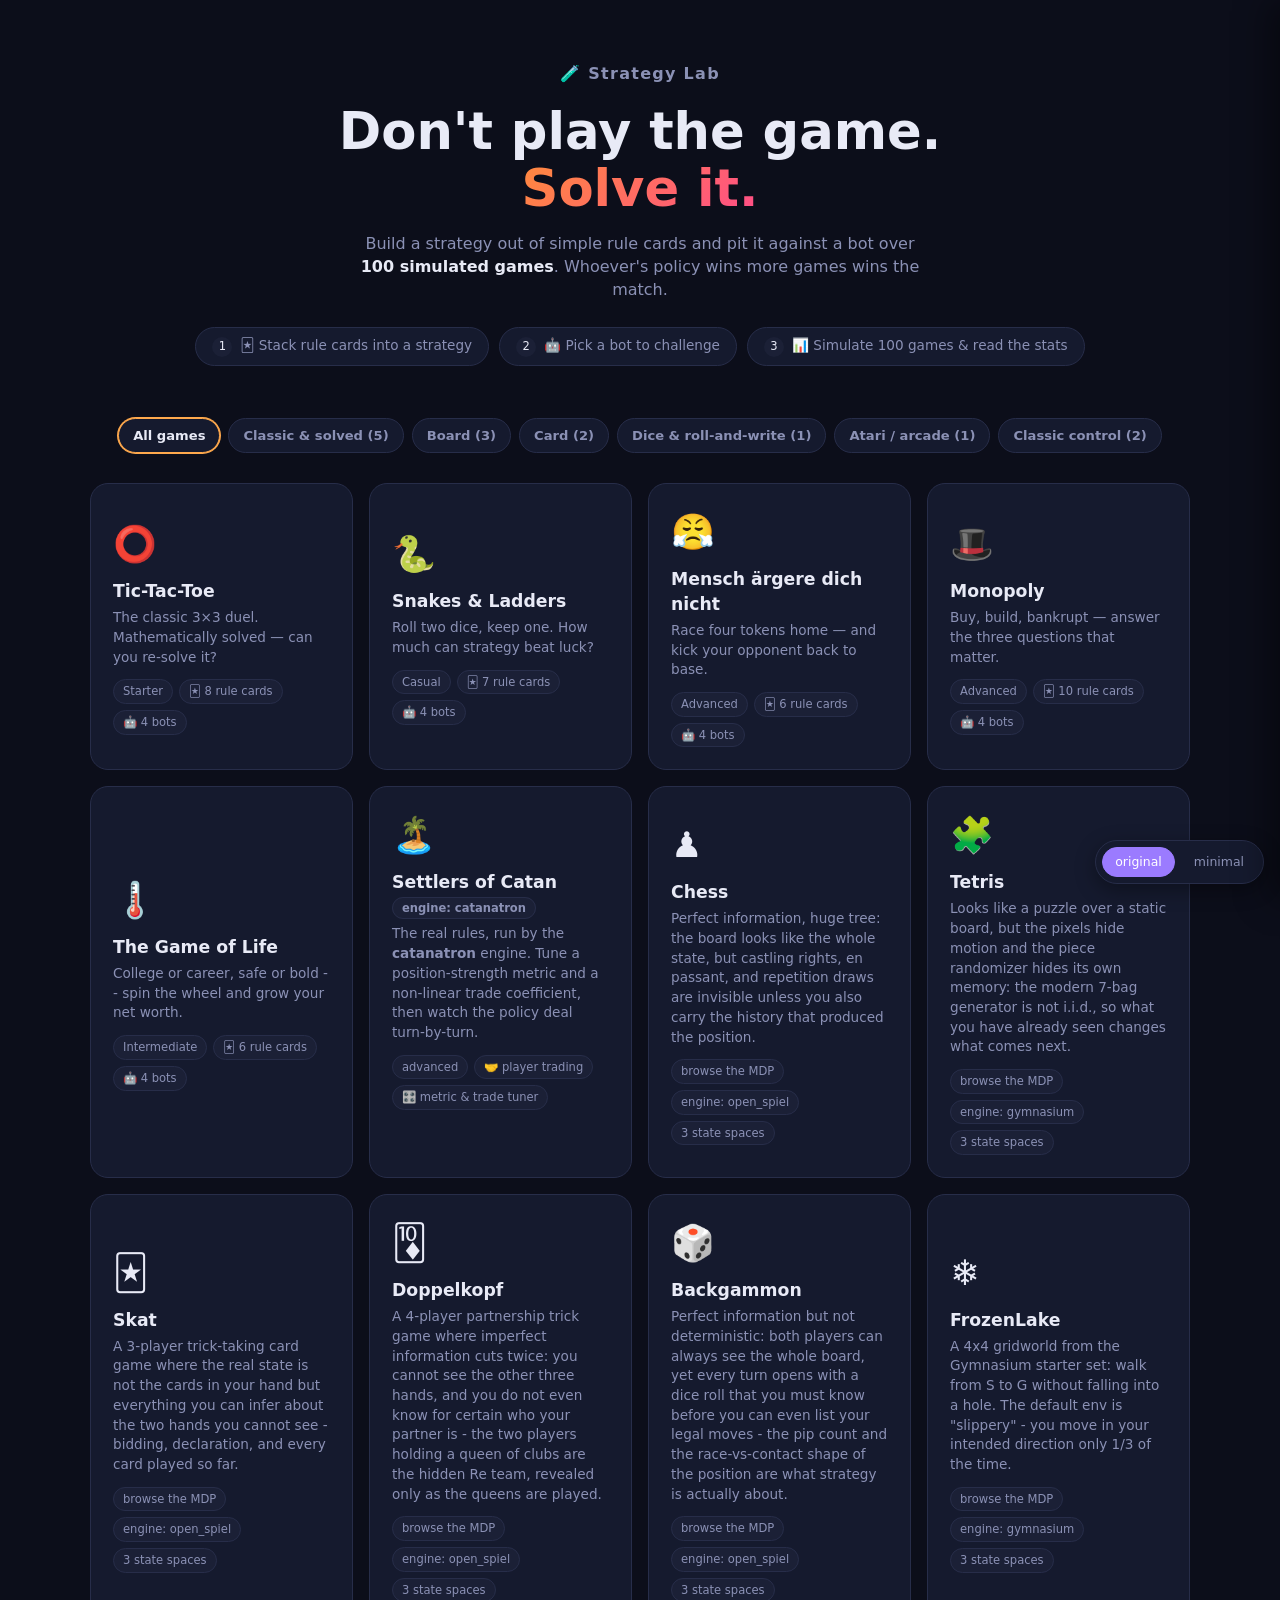
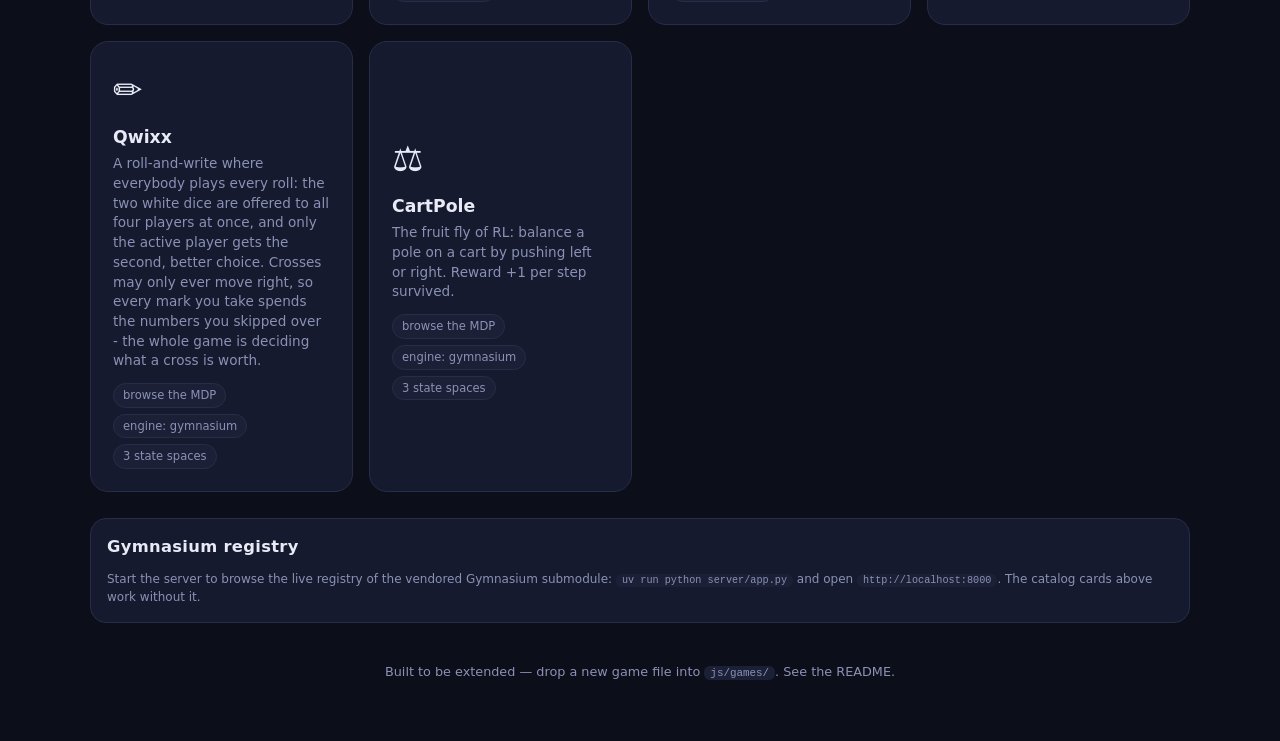
==== commit ab8071a4: "[Qwixx][Card table] some more games" ====
--- a/index.html
+++ b/index.html
@@ -3,8 +3,7 @@
 <head>
   <meta charset="utf-8">
   <meta name="viewport" content="width=device-width, initial-scale=1">
-  <title>Strategy Lab — solve the game, don't play it</title>
-  <link rel="icon" href="data:image/svg+xml,<svg xmlns='http://www.w3.org/2000/svg' viewBox='0 0 100 100'><text y='.9em' font-size='90'>🧪</text></svg>">
+  <title>Strategy Lab</title>
   <link rel="stylesheet" href="css/style.css">
 </head>
 <body>
@@ -17,12 +16,14 @@
   <script src="js/games/snakes.js"></script>
   <script src="js/games/maedn.js"></script>
   <script src="js/games/monopoly.js"></script>
+  <script src="js/games/life.js"></script>
   <!-- Catan is no longer a local JS game: it runs on the real catanatron engine.
        See catan.html + js/catan-lab.js + server/app.py. -->
   <!-- the MDP registry: schema + panel first, then the catalog entries -->
   <script src="js/mdp.js"></script>
   <script src="js/gym-games.js"></script>
   <script src="js/play.js"></script>
+  <script src="js/card-table.js"></script>
   <script src="js/env-play.js"></script>
   <script src="js/skins/registry.js"></script>
   <script src="js/skin-chrome.js"></script>
--- a/css/style.css
+++ b/css/style.css
@@ -647,25 +647,32 @@
 }
 
 /* ===== minimal skin ===== */
-.min-home { max-width: 720px; margin: 0 auto; padding: 20px 0 60px; }
-.min-title {
-  font-size: 1.1rem; font-weight: 700; letter-spacing: .02em;
-  color: var(--muted); margin-bottom: 28px;
-}
-.min-genre { margin-bottom: 30px; }
+.min-home { max-width: 720px; margin: 0 auto; padding: 28px 0 60px; }
+.min-logo {
+  display: flex; justify-content: center; margin-bottom: 36px;
+  color: var(--pick);
+}
+.min-genre { margin-bottom: 34px; }
 .min-genre h2 {
-  font-size: .78rem; font-weight: 700; text-transform: uppercase;
-  letter-spacing: .1em; color: var(--muted); margin: 0 0 10px;
-  padding-bottom: 6px; border-bottom: 1px solid var(--border);
-}
-.min-list { list-style: none; display: flex; flex-direction: column; gap: 2px; }
+  font-size: .72rem; font-weight: 700; text-transform: uppercase;
+  letter-spacing: .14em; color: var(--muted); margin: 0 0 12px;
+  display: flex; align-items: center; gap: 12px;
+}
+.min-genre h2::after { content: ''; flex: 1; height: 1px; background: var(--border); }
+.min-list {
+  list-style: none; display: grid; gap: 8px;
+  grid-template-columns: repeat(auto-fill, minmax(200px, 1fr));
+}
 .min-name {
   display: block; width: 100%; text-align: left;
-  padding: 9px 4px; font-size: 1.05rem; color: var(--text);
-  border-radius: 8px; transition: color .12s ease, background .12s ease;
-}
-.min-name:not(:disabled):hover { color: var(--pick); background: var(--panel-2); }
-.min-name.soon { color: var(--muted); cursor: default; opacity: .55; }
+  padding: 11px 14px; font-size: .98rem; color: var(--text);
+  background: var(--panel); border: 1px solid var(--border);
+  border-radius: 10px;
+  transition: color .12s ease, border-color .12s ease, transform .12s ease;
+}
+.min-name:hover {
+  color: var(--pick); border-color: var(--pick); transform: translateY(-1px);
+}
 .min-back {
   display: inline-block; margin-bottom: 16px; padding: 6px 4px;
   color: var(--muted); font-size: .85rem;
@@ -675,3 +682,172 @@
 .min-browse p.muted { margin-top: 14px; }
 
 body.skin-minimal #app { max-width: 760px; }
+
+/* ===== card table ===== */
+/* Felt table for the card games (skat/doppelkopf), rendered by
+   js/card-table.js in place of the plain <pre> obs. Everything is
+   scoped under .ct- so it never collides with the rest of the page. */
+
+.ct-host { margin: 4px 0 8px; }
+
+.ct-table {
+  position: relative;
+  min-height: 360px;
+  border-radius: 18px;
+  border: 1px solid var(--border);
+  background:
+    radial-gradient(ellipse at 50% 42%, #1f6b45 0%, #17573a 52%, #0e3a26 100%);
+  box-shadow: inset 0 0 70px rgba(0, 0, 0, 0.5);
+  overflow: hidden;
+}
+
+/* --- seats --- */
+.ct-seat { position: absolute; text-align: center; max-width: 46%; }
+.ct-south { bottom: 8px;  left: 50%; transform: translateX(-50%); }
+.ct-north { top: 10px;    left: 50%; transform: translateX(-50%); }
+.ct-west  { left: 12px;   top: 50%; transform: translateY(-50%); }
+.ct-east  { right: 12px;  top: 50%; transform: translateY(-50%); }
+/* 3-player skat: opponents ride a little higher, out of the trick's way */
+.ct-skat .ct-west { top: 34%; }
+.ct-skat .ct-east { top: 34%; }
+
+.ct-seat-label {
+  display: flex; align-items: center; justify-content: center;
+  gap: 6px; margin-bottom: 6px;
+  font-size: .82rem; font-weight: 600; color: #e7efe7;
+  text-shadow: 0 1px 2px rgba(0, 0, 0, 0.65);
+}
+.ct-toact .ct-seat-name { color: #ffe08a; }
+.ct-toact .ct-seat-name::after { content: " \25CF"; font-size: .6em; }
+
+.ct-badges { display: inline-flex; gap: 4px; flex-wrap: wrap; }
+.ct-badge {
+  font-size: .62rem; font-weight: 600; letter-spacing: .03em;
+  color: var(--text); background: var(--panel-2);
+  border: 1px solid var(--border); border-radius: 999px;
+  padding: 1px 7px;
+}
+
+.ct-backs { display: flex; justify-content: center; }
+.ct-back {
+  width: 26px; height: 38px; border-radius: 4px; margin-left: -16px;
+  background: repeating-linear-gradient(45deg, #5a6bd8 0 4px, #454fb0 4px 8px);
+  border: 1px solid #2a2f66;
+  box-shadow: 0 1px 2px rgba(0, 0, 0, 0.5);
+}
+.ct-back:first-child { margin-left: 0; }
+.ct-west .ct-backs, .ct-east .ct-backs { transform: scale(0.9); }
+
+/* --- trick area --- */
+.ct-trick { position: absolute; inset: 0; pointer-events: none; }
+.ct-slot { position: absolute; width: 58px; height: 84px; }
+.ct-slot-south { bottom: 78px; left: 50%; transform: translateX(-50%); }
+.ct-slot-north { top: 78px;    left: 50%; transform: translateX(-50%); }
+.ct-slot-west  { left: calc(50% - 96px); top: 50%; transform: translateY(-50%); }
+.ct-slot-east  { left: calc(50% + 40px); top: 50%; transform: translateY(-50%); }
+.ct-slot .ct-card { animation: ct-land 0.22s ease-out; }
+@keyframes ct-land {
+  from { transform: scale(1.2); opacity: 0.25; }
+  to   { transform: scale(1);   opacity: 1; }
+}
+
+/* --- card face --- */
+.ct-card {
+  position: relative;
+  width: 56px; height: 82px;
+  border-radius: 7px;
+  background: #f7f5ee; color: #21242a;
+  border: 1px solid #b9b4a6;
+  box-shadow: 0 2px 5px rgba(0, 0, 0, 0.45);
+  display: inline-block; user-select: none; padding: 0;
+}
+.ct-card.red { color: #c2342e; }
+.ct-corner {
+  position: absolute; top: 4px; left: 5px;
+  display: flex; flex-direction: column; align-items: center;
+  font-size: .8rem; font-weight: 700; line-height: 1.02;
+}
+.ct-pip {
+  position: absolute; left: 50%; top: 52%;
+  transform: translate(-50%, -50%);
+  font-size: 1.5rem;
+}
+.ct-pts {
+  position: absolute; bottom: 3px; right: 5px;
+  font-size: .58rem; color: #9a958a; font-weight: 600;
+}
+.ct-card.trump::after {
+  content: ""; position: absolute; inset: 0; border-radius: 6px;
+  border: 2px solid #ffe08a; pointer-events: none;
+}
+.ct-card.ct-win { box-shadow: 0 0 14px 3px rgba(255, 224, 138, 0.85); }
+
+/* --- hand --- */
+.ct-hand {
+  display: flex; flex-wrap: wrap; justify-content: center;
+  gap: 0; margin-top: 12px; min-height: 84px;
+}
+.ct-hand .ct-card {
+  margin-left: -12px; cursor: pointer;
+  transition: transform .1s ease-out;
+}
+.ct-hand .ct-card:first-child { margin-left: 0; }
+.ct-hand .ct-card:not(.disabled):hover { transform: translateY(-10px); z-index: 5; }
+.ct-hand .ct-card.disabled { opacity: 0.4; cursor: not-allowed; }
+
+/* --- status / actions / score --- */
+.ct-status {
+  margin: 12px 0 4px; text-align: center;
+  font-size: .92rem; color: var(--text); min-height: 20px;
+}
+.ct-actions {
+  display: flex; flex-wrap: wrap; gap: 8px; justify-content: center;
+  margin-top: 8px;
+}
+.ct-act-btn {
+  background: var(--panel-2); color: var(--text);
+  border: 1px solid var(--border); border-radius: 8px;
+  padding: 7px 14px; font-size: .86rem; cursor: pointer;
+}
+.ct-act-btn:hover { border-color: var(--pick); color: var(--pick); }
+
+.ct-score {
+  display: flex; flex-wrap: wrap; gap: 8px; justify-content: center;
+  margin-top: 10px;
+}
+.ct-score-cell {
+  display: flex; align-items: center; gap: 8px;
+  background: var(--panel); border: 1px solid var(--border);
+  border-radius: 999px; padding: 4px 12px; font-size: .82rem;
+}
+.ct-score-cell.ct-you { border-color: var(--p0); }
+.ct-score-pts { font-weight: 700; font-variant-numeric: tabular-nums; }
+
+/* --- terminal result banner --- */
+.ct-result {
+  margin-top: 12px; padding: 12px 16px;
+  background: var(--panel); border: 1px solid var(--border);
+  border-radius: 12px;
+}
+.ct-result-head { font-weight: 700; margin-bottom: 8px; }
+.ct-result-pts { display: flex; flex-wrap: wrap; gap: 8px; margin-bottom: 8px; }
+.ct-pill {
+  font-size: .8rem; color: var(--text);
+  background: var(--panel-2); border: 1px solid var(--border);
+  border-radius: 999px; padding: 3px 11px;
+}
+.ct-pill-val { border-color: var(--pick); color: var(--pick); }
+.ct-result-specials { display: flex; flex-wrap: wrap; gap: 6px; margin-bottom: 8px; }
+.ct-ret { display: flex; flex-wrap: wrap; gap: 8px; }
+.ct-ret-cell {
+  display: flex; gap: 8px; align-items: center;
+  background: var(--panel-2); border: 1px solid var(--border);
+  border-radius: 8px; padding: 4px 12px; font-size: .82rem;
+}
+.ct-ret-cell.ct-you { border-color: var(--p0); }
+.ct-ret-val { font-weight: 700; font-variant-numeric: tabular-nums; }
+
+@media (max-width: 640px) {
+  .ct-table { min-height: 320px; }
+  .ct-seat { max-width: 42%; }
+}
